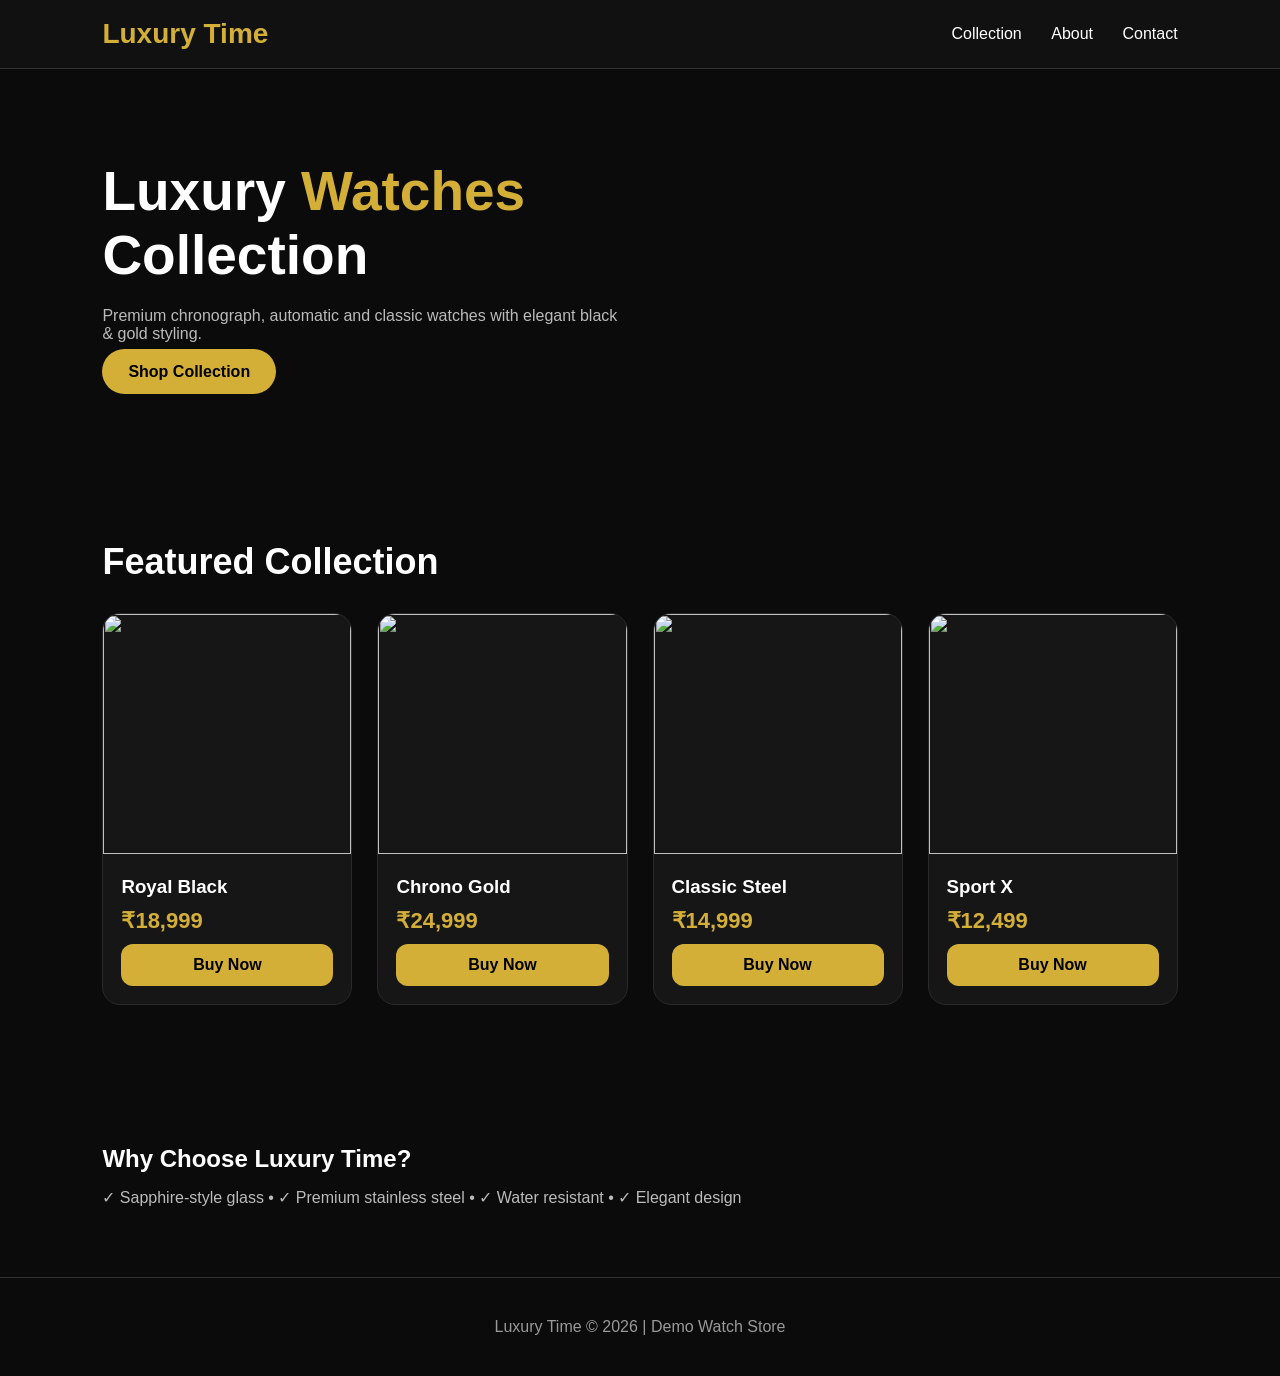
==== index.html @ d2950792 "index.html" ====
<!DOCTYPE html>
<html lang="en">
<head>
<meta charset="UTF-8">
<meta name="viewport" content="width=device-width, initial-scale=1.0">
<title>Luxury Time | Premium Watches</title>

<style>
*{margin:0;padding:0;box-sizing:border-box}
body{font-family:Arial;background:#0b0b0b;color:white}
header{position:sticky;top:0;background:#111;padding:18px 8%;display:flex;justify-content:space-between;align-items:center;border-bottom:1px solid #333}
.logo{font-size:28px;color:#d4af37;font-weight:bold}
nav a{color:white;text-decoration:none;margin-left:25px}
.hero{padding:90px 8%;display:grid;grid-template-columns:1fr 1fr;align-items:center;gap:40px}
.hero h1{font-size:55px}
.hero span{color:#d4af37}
.hero p{color:#bbb;margin:20px 0}
.btn{background:#d4af37;color:black;padding:14px 26px;border-radius:30px;text-decoration:none;font-weight:bold}
.hero img{width:100%;max-width:500px}
.container{padding:70px 8%}
.grid{display:grid;grid-template-columns:repeat(auto-fit,minmax(230px,1fr));gap:25px}
.card{background:#161616;border:1px solid #2a2a2a;border-radius:18px;overflow:hidden;transition:.3s}
.card:hover{transform:translateY(-8px)}
.card img{width:100%;height:240px;object-fit:cover}
.card-content{padding:18px}
.price{color:#d4af37;font-size:22px;font-weight:bold;margin:10px 0}
.buy{display:block;background:#d4af37;color:black;text-align:center;padding:12px;border-radius:12px;text-decoration:none;font-weight:bold}
footer{padding:40px;text-align:center;color:#999;border-top:1px solid #333}
@media(max-width:768px){
.hero{grid-template-columns:1fr;text-align:center}
.hero h1{font-size:38px}
}
</style>

</head>
<body>

<header>
<div class="logo">Luxury Time</div>
<nav>
<a href="#collection">Collection</a>
<a href="#about">About</a>
<a href="#contact">Contact</a>
</nav>
</header>

<section class="hero">
<div>
<h1>Luxury <span>Watches</span> Collection</h1>
<p>Premium chronograph, automatic and classic watches with elegant black & gold styling.</p>
<a href="#collection" class="btn">Shop Collection</a>
</div>

<img src="https://images.unsplash.com/photo-1523170335258-f5ed11844a49?w=700" alt="">
</section>

<div class="container" id="collection">
<h2 style="margin-bottom:30px;font-size:36px">Featured Collection</h2>

<div class="grid">

<div class="card">
<img src="https://images.unsplash.com/photo-1547996160-81dfa63595aa?w=600">
<div class="card-content">
<h3>Royal Black</h3>
<div class="price">₹18,999</div>
<a href="checkout.html" class="buy">Buy Now</a>
</div>
</div>

<div class="card">
<img src="https://images.unsplash.com/photo-1522312346375-d1a52e2b99b3?w=600">
<div class="card-content">
<h3>Chrono Gold</h3>
<div class="price">₹24,999</div>
<a href="checkout.html" class="buy">Buy Now</a>
</div>
</div>

<div class="card">
<img src="https://images.unsplash.com/photo-1434056886845-dac89ffe9b56?w=600">
<div class="card-content">
<h3>Classic Steel</h3>
<div class="price">₹14,999</div>
<a href="checkout.html" class="buy">Buy Now</a>
</div>
</div>

<div class="card">
<img src="https://images.unsplash.com/photo-1508057198894-247b23fe5ade?w=600">
<div class="card-content">
<h3>Sport X</h3>
<div class="price">₹12,499</div>
<a href="checkout.html" class="buy">Buy Now</a>
</div>
</div>

</div>
</div>

<div class="container" id="about">
<h2>Why Choose Luxury Time?</h2>
<p style="margin-top:15px;color:#bbb">
✓ Sapphire-style glass • ✓ Premium stainless steel • ✓ Water resistant • ✓ Elegant design
</p>
</div>

<footer id="contact">
<p>Luxury Time © 2026 | Demo Watch Store</p>
</footer>

</body>
</html>
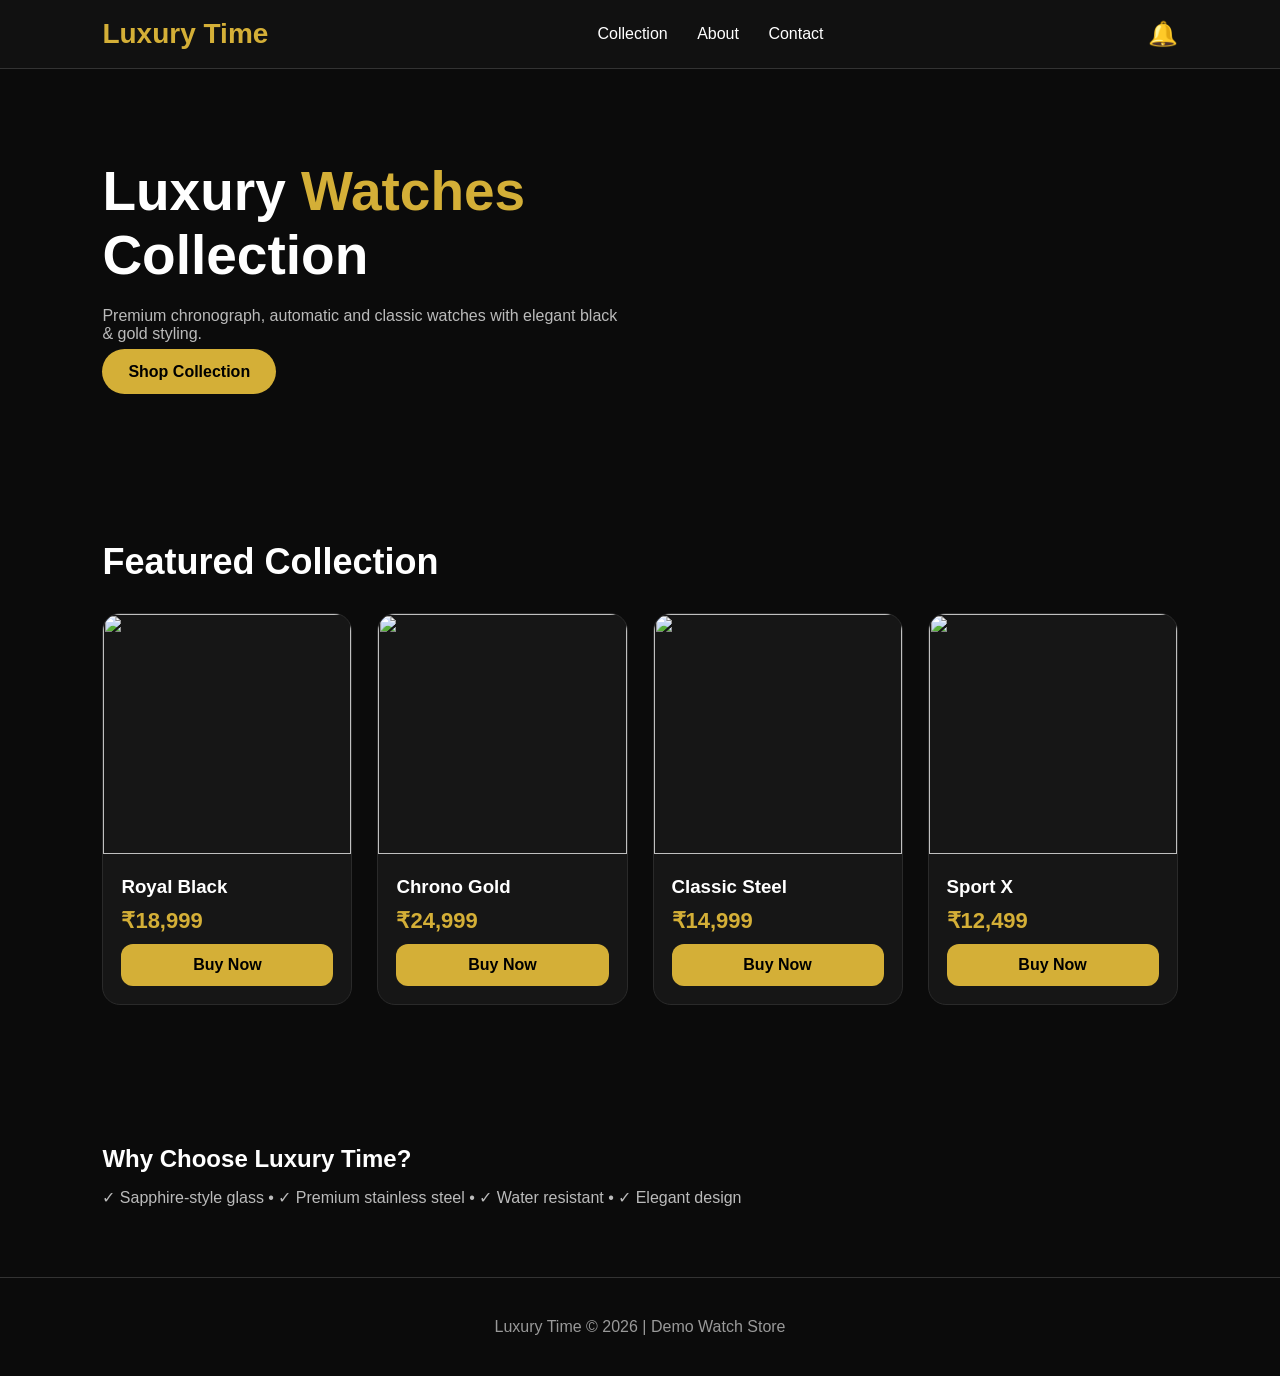
==== commit dbd88608: "Implement notification button and functionality Added a notification button and script to enable not" ====
--- a/index.html
+++ b/index.html
@@ -42,6 +42,9 @@
 <a href="#about">About</a>
 <a href="#contact">Contact</a>
 </nav>
+<button onclick="notify()" style="background:none;border:none;font-size:24px;color:#d4af37;cursor:pointer;margin-left:20px;">
+  🔔
+</button>
 </header>
 
 <section class="hero">
@@ -109,5 +112,15 @@
 <p>Luxury Time © 2026 | Demo Watch Store</p>
 </footer>
 
+<script>
+function notify(){
+const allow=confirm("Enable notifications for new watch launches?");
+if(allow){
+alert("Notifications can be connected later with OneSignal.");
+}else{
+alert("You can enable them later.");
+}
+}
+</script>
 </body>
 </html>
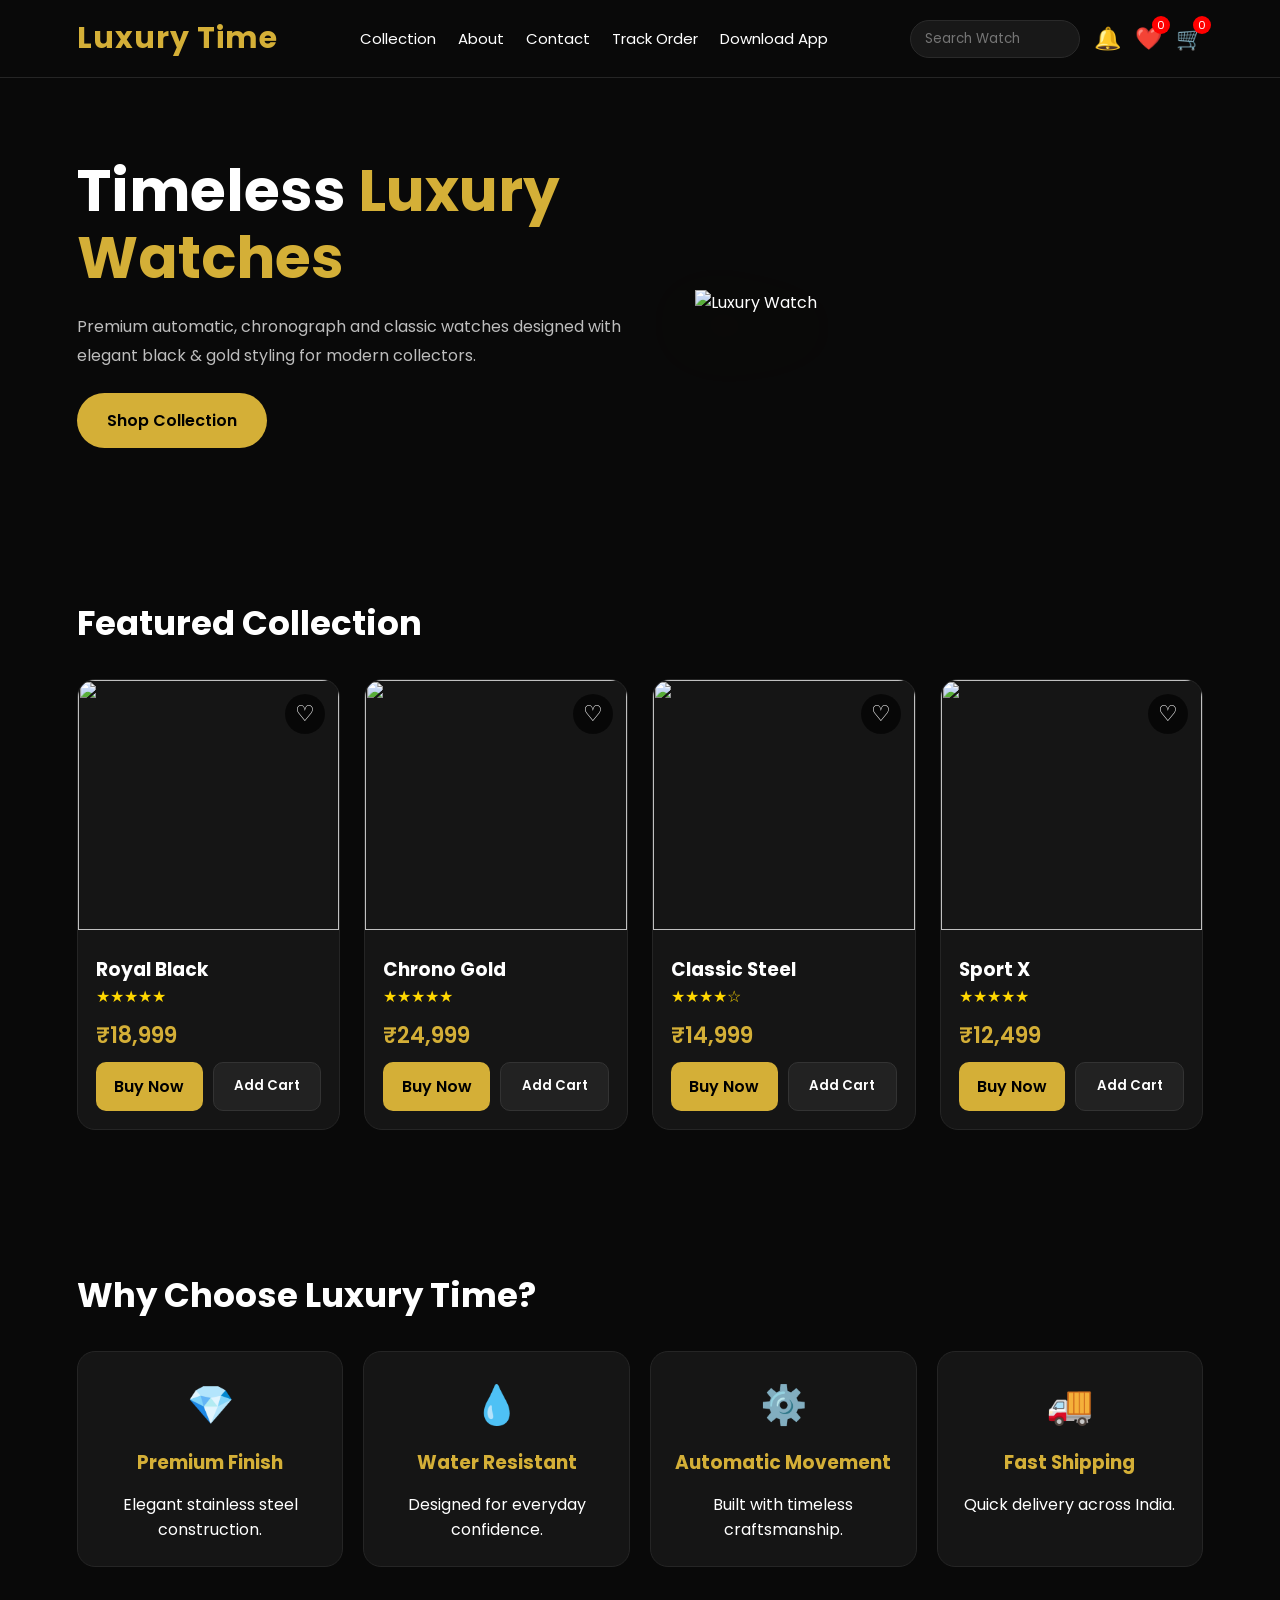
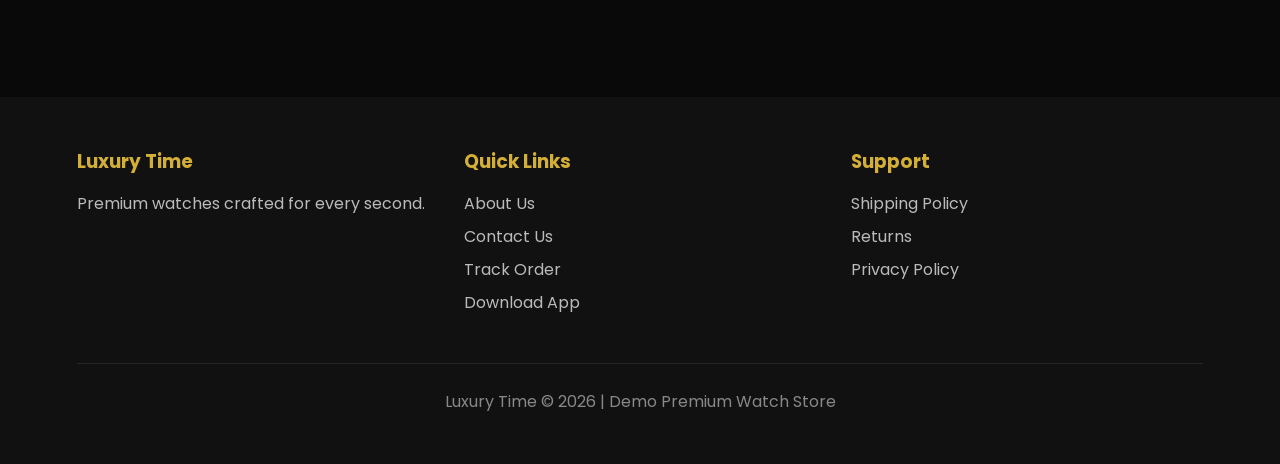
==== commit fae3feb6: "Refactor index.html for improved layout and styles Updated title and enhanced header styles. Improve" ====
--- a/index.html
+++ b/index.html
@@ -3,116 +3,656 @@
 <head>
 <meta charset="UTF-8">
 <meta name="viewport" content="width=device-width, initial-scale=1.0">
-<title>Luxury Time | Premium Watches</title>
+<title>Luxury Time | Premium Watch Store</title>
+
+<link rel="preconnect" href="https://fonts.googleapis.com">
+<link rel="preconnect" href="https://fonts.gstatic.com" crossorigin>
+<link href="https://fonts.googleapis.com/css2?family=Poppins:wght@300;400;500;600;700&display=swap" rel="stylesheet">
 
 <style>
-*{margin:0;padding:0;box-sizing:border-box}
-body{font-family:Arial;background:#0b0b0b;color:white}
-header{position:sticky;top:0;background:#111;padding:18px 8%;display:flex;justify-content:space-between;align-items:center;border-bottom:1px solid #333}
-.logo{font-size:28px;color:#d4af37;font-weight:bold}
-nav a{color:white;text-decoration:none;margin-left:25px}
-.hero{padding:90px 8%;display:grid;grid-template-columns:1fr 1fr;align-items:center;gap:40px}
-.hero h1{font-size:55px}
-.hero span{color:#d4af37}
-.hero p{color:#bbb;margin:20px 0}
-.btn{background:#d4af37;color:black;padding:14px 26px;border-radius:30px;text-decoration:none;font-weight:bold}
-.hero img{width:100%;max-width:500px}
-.container{padding:70px 8%}
-.grid{display:grid;grid-template-columns:repeat(auto-fit,minmax(230px,1fr));gap:25px}
-.card{background:#161616;border:1px solid #2a2a2a;border-radius:18px;overflow:hidden;transition:.3s}
-.card:hover{transform:translateY(-8px)}
-.card img{width:100%;height:240px;object-fit:cover}
-.card-content{padding:18px}
-.price{color:#d4af37;font-size:22px;font-weight:bold;margin:10px 0}
-.buy{display:block;background:#d4af37;color:black;text-align:center;padding:12px;border-radius:12px;text-decoration:none;font-weight:bold}
-footer{padding:40px;text-align:center;color:#999;border-top:1px solid #333}
-@media(max-width:768px){
-.hero{grid-template-columns:1fr;text-align:center}
-.hero h1{font-size:38px}
-}
+
+*{
+margin:0;
+padding:0;
+box-sizing:border-box;
+scroll-behavior:smooth;
+font-family:'Poppins',sans-serif;
+}
+
+body{
+background:#090909;
+color:white;
+}
+
+header{
+position:sticky;
+top:0;
+z-index:999;
+background:rgba(10,10,10,.95);
+backdrop-filter:blur(12px);
+display:flex;
+justify-content:space-between;
+align-items:center;
+padding:16px 6%;
+border-bottom:1px solid #252525;
+}
+
+.logo{
+font-size:30px;
+font-weight:700;
+color:#d4af37;
+letter-spacing:1px;
+}
+
+nav{
+display:flex;
+gap:22px;
+align-items:center;
+}
+
+nav a{
+color:white;
+text-decoration:none;
+font-size:15px;
+transition:.3s;
+}
+
+nav a:hover{
+color:#d4af37;
+}
+
+.header-right{
+display:flex;
+align-items:center;
+gap:14px;
+}
+
+.search{
+background:#181818;
+border:1px solid #2a2a2a;
+border-radius:25px;
+padding:8px 14px;
+color:white;
+width:170px;
+outline:none;
+}
+
+.icon-btn{
+background:none;
+border:none;
+font-size:22px;
+cursor:pointer;
+color:#d4af37;
+position:relative;
+}
+
+.count{
+position:absolute;
+top:-6px;
+right:-8px;
+background:red;
+width:18px;
+height:18px;
+font-size:11px;
+border-radius:50%;
+display:flex;
+justify-content:center;
+align-items:center;
+color:white;
+}
+
+.hero{
+padding:80px 6%;
+display:grid;
+grid-template-columns:1.1fr 1fr;
+align-items:center;
+gap:40px;
+}
+
+.hero h1{
+font-size:58px;
+line-height:1.15;
+}
+
+.hero span{
+color:#d4af37;
+}
+
+.hero p{
+margin:22px 0;
+color:#bdbdbd;
+line-height:1.8;
+}
+
+.hero img{
+width:100%;
+max-width:500px;
+justify-self:center;
+filter:drop-shadow(0 25px 35px rgba(212,175,55,.15));
+}
+
+.btn{
+display:inline-block;
+padding:15px 30px;
+background:#d4af37;
+color:black;
+text-decoration:none;
+border-radius:35px;
+font-weight:600;
+transition:.3s;
+}
+
+.btn:hover{
+transform:translateY(-3px);
+background:#f0c94b;
+}
+
+.container{
+padding:70px 6%;
+}
+
+.section-title{
+font-size:34px;
+margin-bottom:30px;
+}
+
+.grid{
+display:grid;
+grid-template-columns:repeat(auto-fit,minmax(240px,1fr));
+gap:24px;
+}
+
+.card{
+background:#151515;
+border:1px solid #252525;
+border-radius:18px;
+overflow:hidden;
+transition:.35s;
+position:relative;
+}
+
+.card:hover{
+transform:translateY(-8px);
+border-color:#d4af37;
+}
+
+.card img{
+width:100%;
+height:250px;
+object-fit:cover;
+}
+
+.wishlist{
+position:absolute;
+top:14px;
+right:14px;
+background:rgba(0,0,0,.65);
+border:none;
+font-size:22px;
+color:white;
+cursor:pointer;
+width:40px;
+height:40px;
+border-radius:50%;
+}
+
+.card-content{
+padding:18px;
+}
+
+.price{
+color:#d4af37;
+font-size:22px;
+font-weight:600;
+margin:10px 0;
+}
+
+.stars{
+color:#FFD700;
+margin-bottom:10px;
+}
+
+.actions{
+display:flex;
+gap:10px;
+}
+
+.buy,.cart{
+flex:1;
+text-align:center;
+padding:12px;
+border-radius:10px;
+font-weight:600;
+text-decoration:none;
+cursor:pointer;
+}
+
+.buy{
+background:#d4af37;
+color:black;
+}
+
+.cart{
+background:#222;
+color:white;
+border:1px solid #333;
+}
+
+.features{
+display:grid;
+grid-template-columns:repeat(auto-fit,minmax(220px,1fr));
+gap:20px;
+margin-top:30px;
+}
+
+.feature{
+background:#151515;
+padding:24px;
+border-radius:18px;
+text-align:center;
+border:1px solid #252525;
+}
+
+.feature h3{
+color:#d4af37;
+margin:15px 0;
+}
+
+footer{
+margin-top:60px;
+background:#111;
+padding:50px 6%;
+}
+
+.footer-grid{
+display:grid;
+grid-template-columns:repeat(auto-fit,minmax(220px,1fr));
+gap:35px;
+}
+
+footer h3{
+color:#d4af37;
+margin-bottom:15px;
+}
+
+footer a{
+display:block;
+text-decoration:none;
+color:#bbb;
+margin:8px 0;
+}
+
+footer a:hover{
+color:white;
+}
+
+.copyright{
+margin-top:40px;
+padding-top:25px;
+border-top:1px solid #252525;
+text-align:center;
+color:#888;
+}
+
+.popup{
+position:fixed;
+inset:0;
+background:rgba(0,0,0,.75);
+display:none;
+justify-content:center;
+align-items:center;
+z-index:1000;
+}
+
+.popup-box{
+background:#171717;
+padding:35px;
+border-radius:20px;
+width:92%;
+max-width:420px;
+text-align:center;
+border:1px solid #333;
+}
+
+.popup-box h2{
+color:#d4af37;
+margin-bottom:10px;
+}
+
+.popup-box input{
+width:100%;
+padding:14px;
+margin:18px 0;
+background:#222;
+border:none;
+color:white;
+border-radius:10px;
+}
+
+.popup-box button{
+width:100%;
+padding:14px;
+background:#d4af37;
+border:none;
+border-radius:10px;
+font-weight:600;
+cursor:pointer;
+}
+
+.close{
+margin-top:18px;
+color:#aaa;
+cursor:pointer;
+}
+
+@media(max-width:900px){
+
+header{
+flex-wrap:wrap;
+gap:14px;
+}
+
+nav{
+flex-wrap:wrap;
+justify-content:center;
+}
+
+.hero{
+grid-template-columns:1fr;
+text-align:center;
+}
+
+.hero h1{
+font-size:40px;
+}
+
+.search{
+width:130px;
+}
+
+}
+
 </style>
-
 </head>
 <body>
 
 <header>
+
 <div class="logo">Luxury Time</div>
+
 <nav>
 <a href="#collection">Collection</a>
-<a href="#about">About</a>
-<a href="#contact">Contact</a>
+<a href="about.html">About</a>
+<a href="contact.html">Contact</a>
+<a href="track-order.html">Track Order</a>
+<a href="download-app.html">Download App</a>
 </nav>
-<button onclick="notify()" style="background:none;border:none;font-size:24px;color:#d4af37;cursor:pointer;margin-left:20px;">
-  🔔
+
+<div class="header-right">
+
+<input class="search" id="search" placeholder="Search Watch">
+
+<button class="icon-btn" onclick="notify()">🔔</button>
+
+<button class="icon-btn" onclick="wishlistMsg()">
+❤️
+<span class="count" id="wishCount">0</span>
 </button>
+
+<button class="icon-btn" onclick="cartMsg()">
+🛒
+<span class="count" id="cartCount">0</span>
+</button>
+
+</div>
+
 </header>
 
 <section class="hero">
+
 <div>
-<h1>Luxury <span>Watches</span> Collection</h1>
-<p>Premium chronograph, automatic and classic watches with elegant black & gold styling.</p>
+
+<h1>Timeless <span>Luxury Watches</span></h1>
+
+<p>Premium automatic, chronograph and classic watches designed with elegant black & gold styling for modern collectors.</p>
+
 <a href="#collection" class="btn">Shop Collection</a>
-</div>
-
-<img src="https://images.unsplash.com/photo-1523170335258-f5ed11844a49?w=700" alt="">
+
+</div>
+
+<img src="https://images.unsplash.com/photo-1523170335258-f5ed11844a49?w=900" alt="Luxury Watch">
+
 </section>
 
-<div class="container" id="collection">
-<h2 style="margin-bottom:30px;font-size:36px">Featured Collection</h2>
-
-<div class="grid">
-
-<div class="card">
-<img src="https://images.unsplash.com/photo-1547996160-81dfa63595aa?w=600">
+<section class="container" id="collection">
+
+<h2 class="section-title">Featured Collection</h2>
+
+<div class="grid" id="productGrid">
+
+<div class="card" data-name="Royal Black">
+
+<button class="wishlist" onclick="addWishlist(event)">♡</button>
+
+<img src="https://images.unsplash.com/photo-1547996160-81dfa63595aa?w=700">
+
 <div class="card-content">
+
 <h3>Royal Black</h3>
+
+<div class="stars">★★★★★</div>
+
 <div class="price">₹18,999</div>
+
+<div class="actions">
+
 <a href="checkout.html" class="buy">Buy Now</a>
-</div>
-</div>
-
-<div class="card">
-<img src="https://images.unsplash.com/photo-1522312346375-d1a52e2b99b3?w=600">
+
+<button class="cart" onclick="addCart()">Add Cart</button>
+
+</div>
+
+</div>
+
+</div>
+
+<div class="card" data-name="Chrono Gold">
+
+<button class="wishlist" onclick="addWishlist(event)">♡</button>
+
+<img src="https://images.unsplash.com/photo-1522312346375-d1a52e2b99b3?w=700">
+
 <div class="card-content">
+
 <h3>Chrono Gold</h3>
+
+<div class="stars">★★★★★</div>
+
 <div class="price">₹24,999</div>
+
+<div class="actions">
+
 <a href="checkout.html" class="buy">Buy Now</a>
-</div>
-</div>
-
-<div class="card">
-<img src="https://images.unsplash.com/photo-1434056886845-dac89ffe9b56?w=600">
+
+<button class="cart" onclick="addCart()">Add Cart</button>
+
+</div>
+
+</div>
+
+</div>
+
+<div class="card" data-name="Classic Steel">
+
+<button class="wishlist" onclick="addWishlist(event)">♡</button>
+
+<img src="https://images.unsplash.com/photo-1434056886845-dac89ffe9b56?w=700">
+
 <div class="card-content">
+
 <h3>Classic Steel</h3>
+
+<div class="stars">★★★★☆</div>
+
 <div class="price">₹14,999</div>
+
+<div class="actions">
+
 <a href="checkout.html" class="buy">Buy Now</a>
-</div>
-</div>
-
-<div class="card">
-<img src="https://images.unsplash.com/photo-1508057198894-247b23fe5ade?w=600">
+
+<button class="cart" onclick="addCart()">Add Cart</button>
+
+</div>
+
+</div>
+
+</div>
+
+<div class="card" data-name="Sport X">
+
+<button class="wishlist" onclick="addWishlist(event)">♡</button>
+
+<img src="https://images.unsplash.com/photo-1508057198894-247b23fe5ade?w=700">
+
 <div class="card-content">
+
 <h3>Sport X</h3>
+
+<div class="stars">★★★★★</div>
+
 <div class="price">₹12,499</div>
+
+<div class="actions">
+
 <a href="checkout.html" class="buy">Buy Now</a>
-</div>
-</div>
-
-</div>
-</div>
-
-<div class="container" id="about">
-<h2>Why Choose Luxury Time?</h2>
-<p style="margin-top:15px;color:#bbb">
-✓ Sapphire-style glass • ✓ Premium stainless steel • ✓ Water resistant • ✓ Elegant design
-</p>
-</div>
-
-<footer id="contact">
-<p>Luxury Time © 2026 | Demo Watch Store</p>
+
+<button class="cart" onclick="addCart()">Add Cart</button>
+
+</div>
+
+</div>
+
+</div>
+
+</div>
+
+</section>
+
+<section class="container">
+
+<h2 class="section-title">Why Choose Luxury Time?</h2>
+
+<div class="features">
+
+<div class="feature">
+<div style="font-size:38px;">💎</div>
+<h3>Premium Finish</h3>
+<p>Elegant stainless steel construction.</p>
+</div>
+
+<div class="feature">
+<div style="font-size:38px;">💧</div>
+<h3>Water Resistant</h3>
+<p>Designed for everyday confidence.</p>
+</div>
+
+<div class="feature">
+<div style="font-size:38px;">⚙️</div>
+<h3>Automatic Movement</h3>
+<p>Built with timeless craftsmanship.</p>
+</div>
+
+<div class="feature">
+<div style="font-size:38px;">🚚</div>
+<h3>Fast Shipping</h3>
+<p>Quick delivery across India.</p>
+</div>
+
+</div>
+
+</section>
+
+<footer>
+
+<div class="footer-grid">
+
+<div>
+
+<h3>Luxury Time</h3>
+
+<p style="color:#bbb;">Premium watches crafted for every second.</p>
+
+</div>
+
+<div>
+
+<h3>Quick Links</h3>
+
+<a href="about.html">About Us</a>
+<a href="contact.html">Contact Us</a>
+<a href="track-order.html">Track Order</a>
+<a href="download-app.html">Download App</a>
+
+</div>
+
+<div>
+
+<h3>Support</h3>
+
+<a href="#">Shipping Policy</a>
+<a href="#">Returns</a>
+<a href="#">Privacy Policy</a>
+
+</div>
+
+</div>
+
+<div class="copyright">
+
+Luxury Time © 2026 | Demo Premium Watch Store
+
+</div>
+
 </footer>
 
+<!-- Newsletter Popup -->
+
+<div class="popup" id="newsletter">
+
+<div class="popup-box">
+
+<h2>Subscribe to our Newsletter</h2>
+
+<p>Get exclusive launches, price drops and premium offers.</p>
+
+<input placeholder="Enter your email">
+
+<button onclick="subscribe()">Subscribe</button>
+
+<p class="close" onclick="closePopup()">Maybe Later</p>
+
+</div>
+
+</div>
+
 <script>
+
+let cart=0;
+let wish=0;
+
+function addCart(){
+cart++;
+document.getElementById("cartCount").innerText=cart;
+alert("Added to Cart");
+}
+
+function addWishlist(e){
+wish++;
+document.getElementById("wishCount").innerText=wish;
+e.target.innerHTML="♥";
+e.target.style.color="#ff4d6d";
+}
+
 function notify(){
 const allow=confirm("Enable notifications for new watch launches?");
 if(allow){
@@ -121,6 +661,43 @@
 alert("You can enable them later.");
 }
 }
+
+function subscribe(){
+alert("Subscribed Successfully!");
+closePopup();
+}
+
+function closePopup(){
+document.getElementById("newsletter").style.display="none";
+}
+
+setTimeout(()=>{
+document.getElementById("newsletter").style.display="flex";
+},5000);
+
+document.getElementById("search").addEventListener("keyup",function(){
+
+let value=this.value.toLowerCase();
+
+document.querySelectorAll(".card").forEach(card=>{
+
+let name=card.dataset.name.toLowerCase();
+
+card.style.display=name.includes(value)?"block":"none";
+
+});
+
+});
+
+function cartMsg(){
+alert("Cart page will be connected in the next part.");
+}
+
+function wishlistMsg(){
+alert("Wishlist page will be connected in the next part.");
+}
+
 </script>
+
 </body>
 </html>
